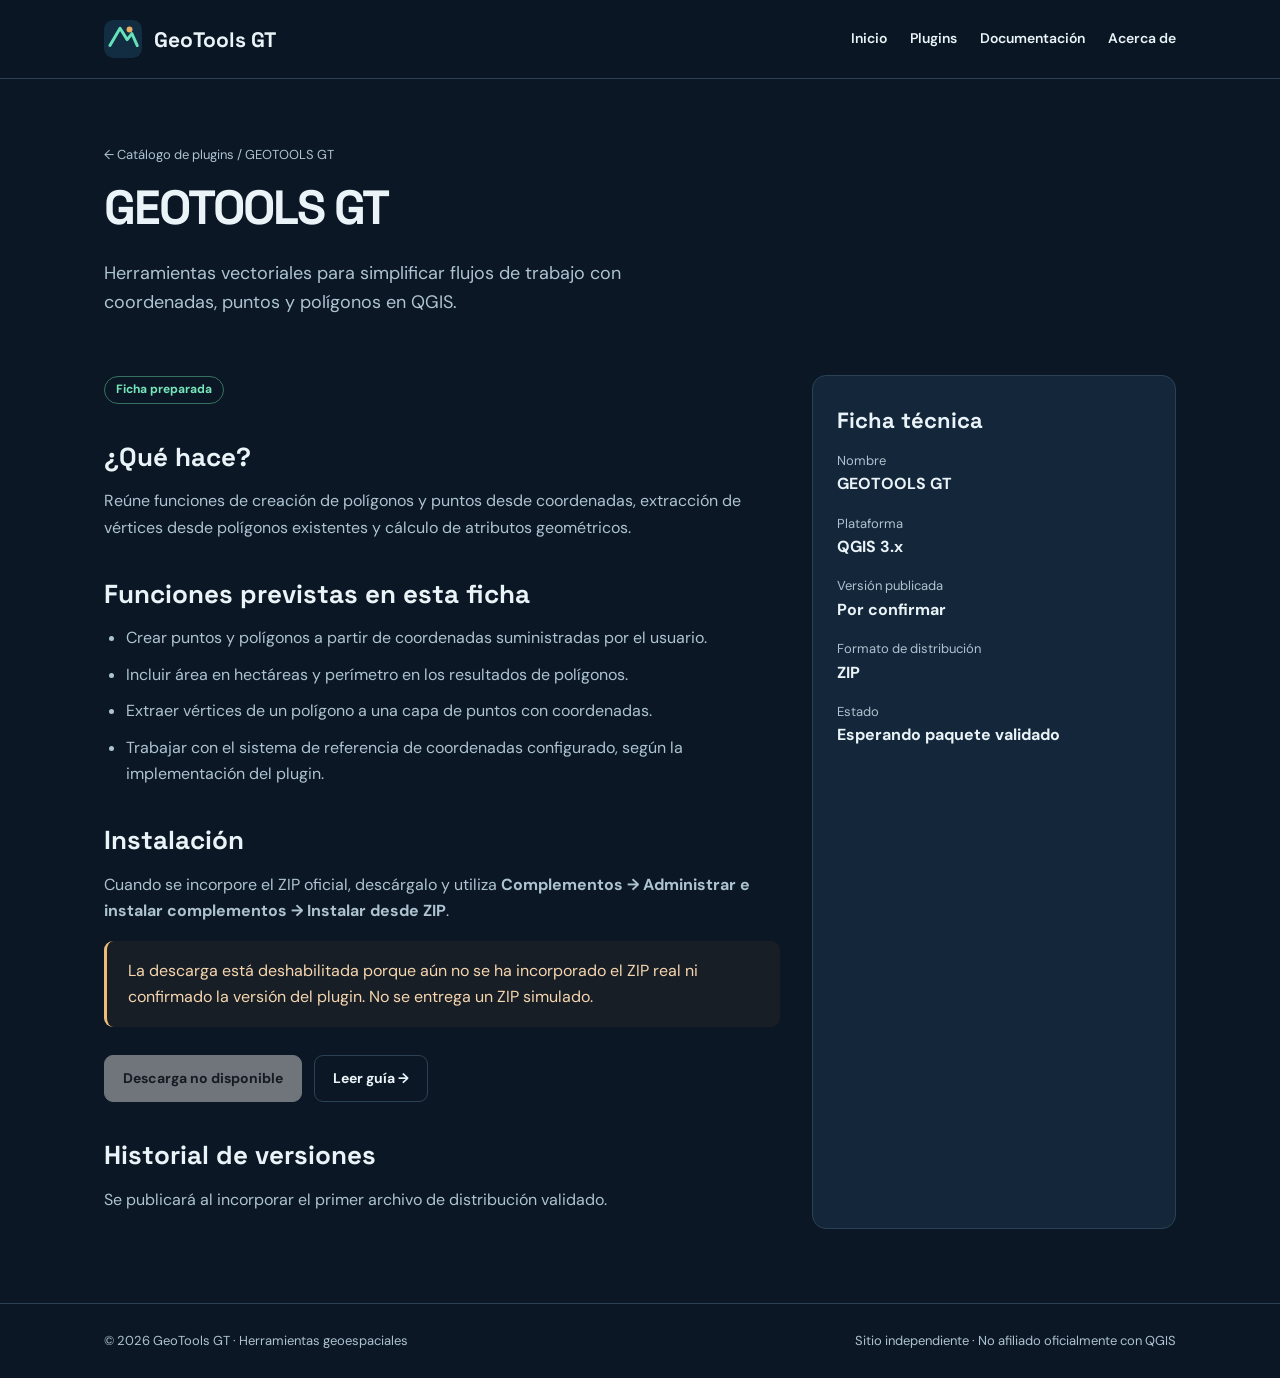
==== plugins/geotools-gt/index.html @ 4b654d42 "Add files via upload Incorporación de recursos web y plugin GeoTools GT v0.3.4" ====
<!doctype html><html lang="es"><head><meta charset="utf-8"><meta name="viewport" content="width=device-width,initial-scale=1"><meta name="description" content="GeoTools GT: catálogo y documentación de plugins SIG para QGIS."><title>GEOTOOLS GT | GeoTools GT</title><link rel="icon" href="../../assets/img/logo.svg" type="image/svg+xml"><link rel="stylesheet" href="../../assets/css/style.css"></head><body data-root="../../"><header class="header"><nav class="container nav"><a class="brand" href="../../index.html"><img src="../../assets/img/logo.svg" alt="Logo GeoTools GT">GeoTools GT</a><div class="links"><a href="../../index.html">Inicio</a><a href="../../catalogo.html">Plugins</a><a href="../../documentacion.html">Documentación</a><a href="../../acerca.html">Acerca de</a></div></nav></header><main><section class="pagehead"><div class="container"><div class="breadcrumb"><a href="../../catalogo.html">← Catálogo de plugins</a> / GEOTOOLS GT</div><h1>GEOTOOLS GT</h1><p class="lead">Herramientas vectoriales para simplificar flujos de trabajo con coordenadas, puntos y polígonos en QGIS.</p></div></section><section class="section" style="padding-top:15px"><div class="container pluginhero"><div class="doc"><span class="tag">Ficha preparada</span><h2>¿Qué hace?</h2><p>Reúne funciones de creación de polígonos y puntos desde coordenadas, extracción de vértices desde polígonos existentes y cálculo de atributos geométricos.</p><h2>Funciones previstas en esta ficha</h2><ul class="list-clean"><li>Crear puntos y polígonos a partir de coordenadas suministradas por el usuario.</li><li>Incluir área en hectáreas y perímetro en los resultados de polígonos.</li><li>Extraer vértices de un polígono a una capa de puntos con coordenadas.</li><li>Trabajar con el sistema de referencia de coordenadas configurado, según la implementación del plugin.</li></ul><h2>Instalación</h2><p>Cuando se incorpore el ZIP oficial, descárgalo y utiliza <strong>Complementos → Administrar e instalar complementos → Instalar desde ZIP</strong>.</p><div class="notice">La descarga está deshabilitada porque aún no se ha incorporado el ZIP real ni confirmado la versión del plugin. No se entrega un ZIP simulado.</div><div class="actions"><a class="btn disabled" aria-disabled="true" tabindex="-1">Descarga no disponible</a><a class="btn secondary" href="../../documentacion.html">Leer guía →</a></div><h2>Historial de versiones</h2><p>Se publicará al incorporar el primer archivo de distribución validado.</p></div><aside class="panel"><h3>Ficha técnica</h3><dl><dt>Nombre</dt><dd>GEOTOOLS GT</dd><dt>Plataforma</dt><dd>QGIS 3.x</dd><dt>Versión publicada</dt><dd>Por confirmar</dd><dt>Formato de distribución</dt><dd>ZIP</dd><dt>Estado</dt><dd>Esperando paquete validado</dd></dl></aside></div></section></main><footer class="footer"><div class="container"><span>© 2026 GeoTools GT · Herramientas geoespaciales</span><span>Sitio independiente · No afiliado oficialmente con QGIS</span></div></footer><script src="../../assets/js/site.js" defer></script></body></html>
---- assets/css/style.css ----
@import url('https://fonts.googleapis.com/css2?family=DM+Sans:wght@400;500;600;700&family=Space+Grotesk:wght@500;600;700&display=swap');
:root{color-scheme:dark;--bg:#0b1725;--panel:#13263a;--stroke:#2b4256;--text:#eaf3f7;--muted:#aec3d0;--mint:#76e6bb;--amber:#efbc78}*{box-sizing:border-box}html{scroll-behavior:smooth}body{margin:0;background:var(--bg);color:var(--text);font:16px/1.65 'DM Sans',Arial,sans-serif}a{color:inherit;text-decoration:none}a:hover{color:var(--mint)}button,input{font:inherit}.container{max-width:1120px;margin:auto;padding:0 24px}.header{border-bottom:1px solid var(--stroke);background:#0b1725ed;position:sticky;top:0;z-index:5;backdrop-filter:blur(12px)}.nav{display:flex;align-items:center;justify-content:space-between;gap:25px;min-height:78px}.brand{display:flex;align-items:center;gap:12px;font:700 21px 'Space Grotesk',sans-serif}.brand img{width:38px}.links{display:flex;align-items:center;gap:23px;flex-wrap:wrap}.links a{font-size:14px;font-weight:600}.pill,.btn{display:inline-flex;align-items:center;justify-content:center;gap:9px;border-radius:9px;padding:11px 18px;font-weight:700;font-size:14px}.btn{border:1px solid var(--mint);background:var(--mint);color:#09252a;cursor:pointer}.btn:hover{background:#a1f2d3;color:#09252a}.btn.secondary{background:transparent;color:var(--text);border-color:var(--stroke)}.btn.secondary:hover{border-color:var(--mint);color:var(--mint)}.btn.disabled{pointer-events:none;opacity:.52;filter:grayscale(1)}.eyebrow{text-transform:uppercase;font-size:12px;color:var(--mint);letter-spacing:2px;font-weight:700}.hero{padding:96px 0 80px;background:radial-gradient(ellipse at 85% 25%,#1a4d55 0,transparent 48%)}.hero-grid{display:grid;grid-template-columns:1.25fr 1fr;gap:50px;align-items:center}h1,h2,h3{font-family:'Space Grotesk',Arial,sans-serif;line-height:1.17}h1{font-size:clamp(40px,5.5vw,70px);letter-spacing:-2px;margin:15px 0 22px}h2{font-size:35px;margin:8px 0 13px}h3{margin:8px 0;font-size:22px}.lead{font-size:18px;color:var(--muted);max-width:610px}.actions{display:flex;gap:12px;flex-wrap:wrap;margin-top:28px}.visual{border:1px solid #456776;background:linear-gradient(160deg,#18414b,#102438 75%);border-radius:24px;padding:22px;box-shadow:0 32px 80px #0006}.visual-inner{min-height:280px;background:repeating-linear-gradient(0deg,transparent 0 29px,#ffffff0b 30px),repeating-linear-gradient(90deg,transparent 0 29px,#ffffff0b 30px);display:grid;place-items:center;border-radius:12px}.visual svg{width:85%;max-height:260px}.section{padding:74px 0}.section.alt{background:#0f2030}.muted{color:var(--muted)}.section-heading{display:flex;justify-content:space-between;align-items:end;gap:20px;margin-bottom:30px}.grid{display:grid;grid-template-columns:repeat(3,minmax(0,1fr));gap:20px}.card{background:var(--panel);border:1px solid var(--stroke);padding:26px;border-radius:16px;display:flex;flex-direction:column;gap:10px}.card p{color:var(--muted);margin:0 0 14px}.card .btn{margin-top:auto;align-self:flex-start}.tag{display:inline-block;border:1px solid #37715f;border-radius:99px;padding:3px 11px;color:var(--mint);font-size:12px;font-weight:700}.tag.soon{border-color:#765f43;color:var(--amber)}.symbol{width:53px;height:53px;border:1px solid #37715f;background:#16413f;border-radius:13px;display:grid;place-items:center;font-size:28px}.features{display:grid;grid-template-columns:repeat(3,1fr);gap:25px}.feature{padding:18px;border-left:2px solid var(--mint)}.feature strong{display:block;margin-bottom:8px}.feature p{margin:0;color:var(--muted)}.footer{border-top:1px solid var(--stroke);padding:26px 0;color:var(--muted);font-size:13px}.footer .container{display:flex;justify-content:space-between;gap:12px;flex-wrap:wrap}.pagehead{padding:65px 0 24px}.pagehead h1{font-size:48px}.toolbar{display:flex;gap:12px;flex-wrap:wrap;margin:23px 0}.search{width:100%;max-width:430px;padding:12px 16px;background:var(--panel);border:1px solid var(--stroke);border-radius:10px;color:white}.doc{max-width:850px}.doc h2{font-size:26px;margin-top:38px}.doc p,.doc li{color:var(--muted)}.doc code,.doc pre{background:#1a3546;border-radius:5px;padding:3px 6px;color:var(--mint)}.doc pre{padding:18px;overflow:auto}.notice{padding:17px 21px;border-left:3px solid var(--amber);background:#372e294d;border-radius:9px;color:#f6d6ae}.list-clean{padding-left:22px}.list-clean li{margin-bottom:10px}.breadcrumb{font-size:13px;color:var(--muted)}.pluginhero{display:grid;grid-template-columns:1.3fr .7fr;gap:32px}.panel{background:var(--panel);border:1px solid var(--stroke);border-radius:14px;padding:24px}.panel dt{color:var(--muted);font-size:13px}.panel dd{margin:0 0 15px;font-weight:700}.mini{font-size:13px;color:var(--muted)}@media(max-width:760px){.nav{align-items:flex-start;padding:16px 0;flex-direction:column}.links{gap:14px}.hero{padding:62px 0}.hero-grid,.pluginhero{grid-template-columns:1fr}.visual{display:none}.grid,.features{grid-template-columns:1fr}.section{padding:50px 0}.section-heading{display:block}h1{letter-spacing:-1px}.pagehead h1{font-size:38px}}
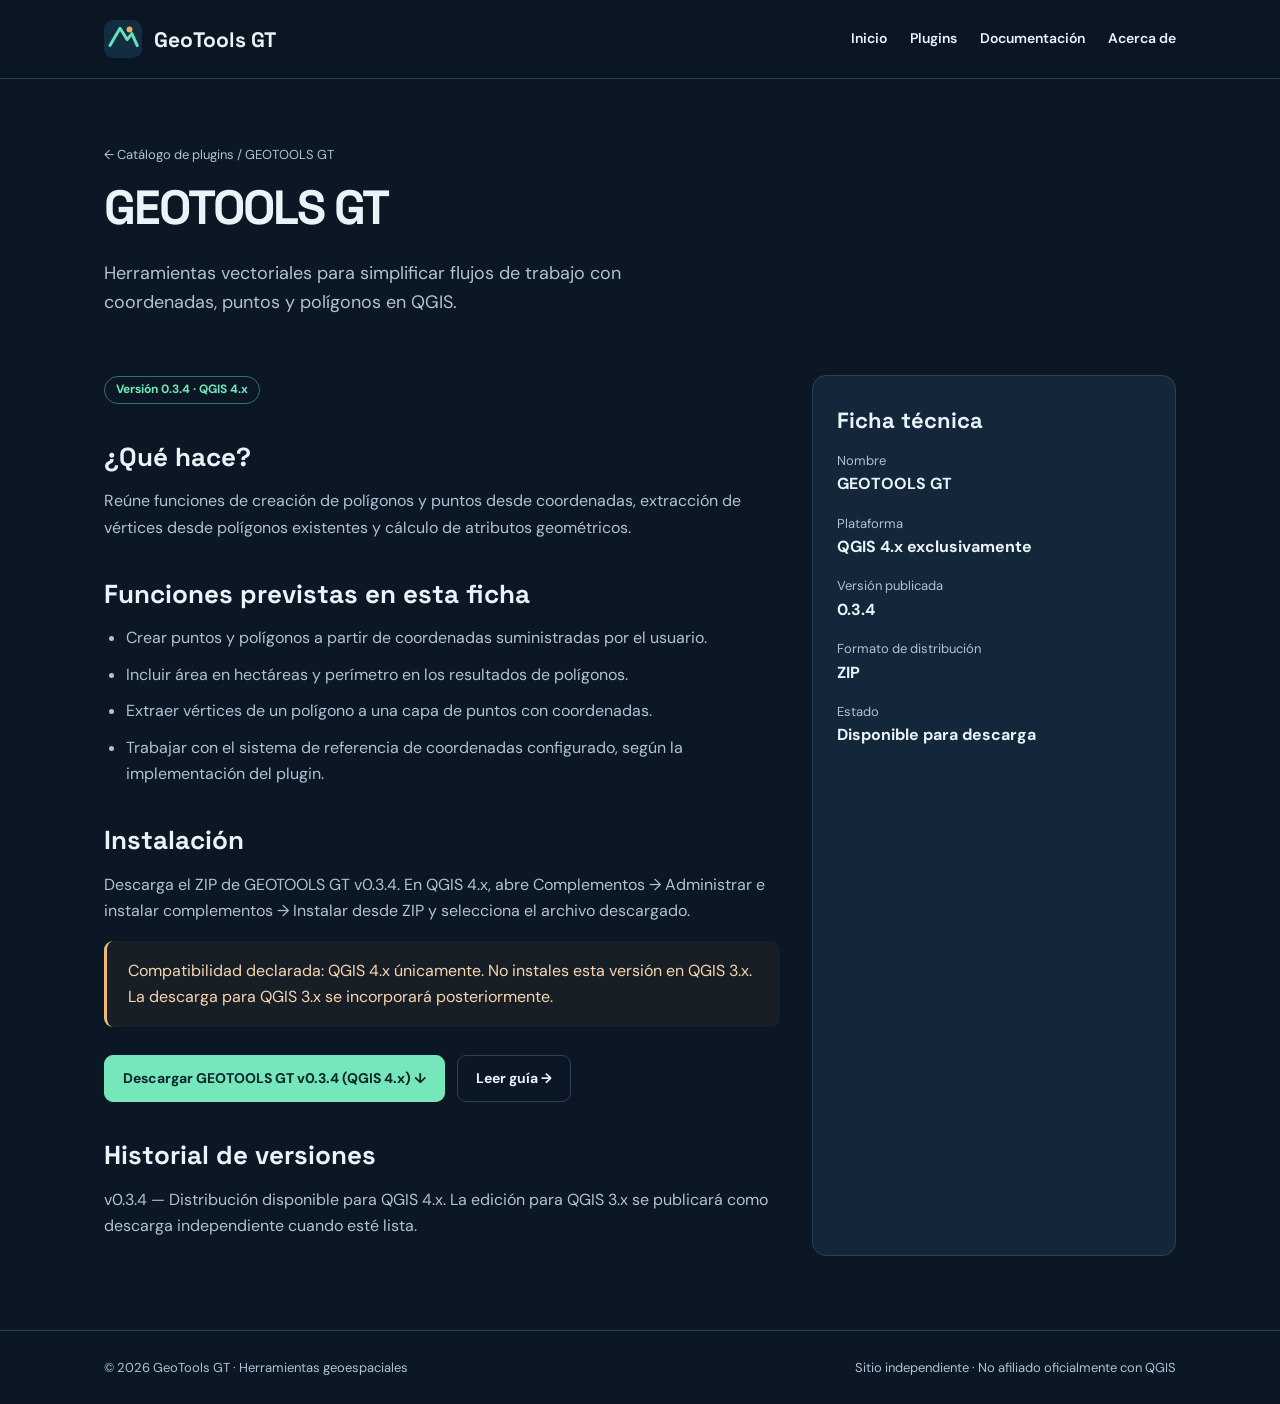
==== commit fb99839e: "Add files via upload Actualización GeoTools GT v0.3.4 para QGIS 4.x" ====
--- a/plugins/geotools-gt/index.html
+++ b/plugins/geotools-gt/index.html
@@ -1 +1,2 @@
-<!doctype html><html lang="es"><head><meta charset="utf-8"><meta name="viewport" content="width=device-width,initial-scale=1"><meta name="description" content="GeoTools GT: catálogo y documentación de plugins SIG para QGIS."><title>GEOTOOLS GT | GeoTools GT</title><link rel="icon" href="../../assets/img/logo.svg" type="image/svg+xml"><link rel="stylesheet" href="../../assets/css/style.css"></head><body data-root="../../"><header class="header"><nav class="container nav"><a class="brand" href="../../index.html"><img src="../../assets/img/logo.svg" alt="Logo GeoTools GT">GeoTools GT</a><div class="links"><a href="../../index.html">Inicio</a><a href="../../catalogo.html">Plugins</a><a href="../../documentacion.html">Documentación</a><a href="../../acerca.html">Acerca de</a></div></nav></header><main><section class="pagehead"><div class="container"><div class="breadcrumb"><a href="../../catalogo.html">← Catálogo de plugins</a> / GEOTOOLS GT</div><h1>GEOTOOLS GT</h1><p class="lead">Herramientas vectoriales para simplificar flujos de trabajo con coordenadas, puntos y polígonos en QGIS.</p></div></section><section class="section" style="padding-top:15px"><div class="container pluginhero"><div class="doc"><span class="tag">Ficha preparada</span><h2>¿Qué hace?</h2><p>Reúne funciones de creación de polígonos y puntos desde coordenadas, extracción de vértices desde polígonos existentes y cálculo de atributos geométricos.</p><h2>Funciones previstas en esta ficha</h2><ul class="list-clean"><li>Crear puntos y polígonos a partir de coordenadas suministradas por el usuario.</li><li>Incluir área en hectáreas y perímetro en los resultados de polígonos.</li><li>Extraer vértices de un polígono a una capa de puntos con coordenadas.</li><li>Trabajar con el sistema de referencia de coordenadas configurado, según la implementación del plugin.</li></ul><h2>Instalación</h2><p>Cuando se incorpore el ZIP oficial, descárgalo y utiliza <strong>Complementos → Administrar e instalar complementos → Instalar desde ZIP</strong>.</p><div class="notice">La descarga está deshabilitada porque aún no se ha incorporado el ZIP real ni confirmado la versión del plugin. No se entrega un ZIP simulado.</div><div class="actions"><a class="btn disabled" aria-disabled="true" tabindex="-1">Descarga no disponible</a><a class="btn secondary" href="../../documentacion.html">Leer guía →</a></div><h2>Historial de versiones</h2><p>Se publicará al incorporar el primer archivo de distribución validado.</p></div><aside class="panel"><h3>Ficha técnica</h3><dl><dt>Nombre</dt><dd>GEOTOOLS GT</dd><dt>Plataforma</dt><dd>QGIS 3.x</dd><dt>Versión publicada</dt><dd>Por confirmar</dd><dt>Formato de distribución</dt><dd>ZIP</dd><dt>Estado</dt><dd>Esperando paquete validado</dd></dl></aside></div></section></main><footer class="footer"><div class="container"><span>© 2026 GeoTools GT · Herramientas geoespaciales</span><span>Sitio independiente · No afiliado oficialmente con QGIS</span></div></footer><script src="../../assets/js/site.js" defer></script></body></html>+<!DOCTYPE html>
+<html lang="es"><head><meta charset="utf-8"/><meta content="width=device-width,initial-scale=1" name="viewport"/><meta content="GeoTools GT: catálogo y documentación de plugins SIG para QGIS." name="description"/><title>GEOTOOLS GT | GeoTools GT</title><link href="../../assets/img/logo.svg" rel="icon" type="image/svg+xml"/><link href="../../assets/css/style.css" rel="stylesheet"/></head><body data-root="../../"><header class="header"><nav class="container nav"><a class="brand" href="../../index.html"><img alt="Logo GeoTools GT" src="../../assets/img/logo.svg"/>GeoTools GT</a><div class="links"><a href="../../index.html">Inicio</a><a href="../../catalogo.html">Plugins</a><a href="../../documentacion.html">Documentación</a><a href="../../acerca.html">Acerca de</a></div></nav></header><main><section class="pagehead"><div class="container"><div class="breadcrumb"><a href="../../catalogo.html">← Catálogo de plugins</a> / GEOTOOLS GT</div><h1>GEOTOOLS GT</h1><p class="lead">Herramientas vectoriales para simplificar flujos de trabajo con coordenadas, puntos y polígonos en QGIS.</p></div></section><section class="section" style="padding-top:15px"><div class="container pluginhero"><div class="doc"><span class="tag">Versión 0.3.4 · QGIS 4.x</span><h2>¿Qué hace?</h2><p>Reúne funciones de creación de polígonos y puntos desde coordenadas, extracción de vértices desde polígonos existentes y cálculo de atributos geométricos.</p><h2>Funciones previstas en esta ficha</h2><ul class="list-clean"><li>Crear puntos y polígonos a partir de coordenadas suministradas por el usuario.</li><li>Incluir área en hectáreas y perímetro en los resultados de polígonos.</li><li>Extraer vértices de un polígono a una capa de puntos con coordenadas.</li><li>Trabajar con el sistema de referencia de coordenadas configurado, según la implementación del plugin.</li></ul><h2>Instalación</h2><p>Descarga el ZIP de GEOTOOLS GT v0.3.4. En QGIS 4.x, abre Complementos → Administrar e instalar complementos → Instalar desde ZIP y selecciona el archivo descargado.</p><div class="notice">Compatibilidad declarada: QGIS 4.x únicamente. No instales esta versión en QGIS 3.x. La descarga para QGIS 3.x se incorporará posteriormente.</div><div class="actions"><a class="btn" download="GeoTools_GT_v0_3_4_QGIS4.zip" href="../../downloads/GeoTools_GT_v0_3_4_QGIS4.zip">Descargar GEOTOOLS GT v0.3.4 (QGIS 4.x) ↓</a><a class="btn secondary" href="../../documentacion.html">Leer guía →</a></div><h2>Historial de versiones</h2><p>v0.3.4 — Distribución disponible para QGIS 4.x. La edición para QGIS 3.x se publicará como descarga independiente cuando esté lista.</p></div><aside class="panel"><h3>Ficha técnica</h3><dl><dt>Nombre</dt><dd>GEOTOOLS GT</dd><dt>Plataforma</dt><dd>QGIS 4.x exclusivamente</dd><dt>Versión publicada</dt><dd>0.3.4</dd><dt>Formato de distribución</dt><dd>ZIP</dd><dt>Estado</dt><dd>Disponible para descarga</dd></dl></aside></div></section></main><footer class="footer"><div class="container"><span>© 2026 GeoTools GT · Herramientas geoespaciales</span><span>Sitio independiente · No afiliado oficialmente con QGIS</span></div></footer><script defer="" src="../../assets/js/site.js"></script></body></html>
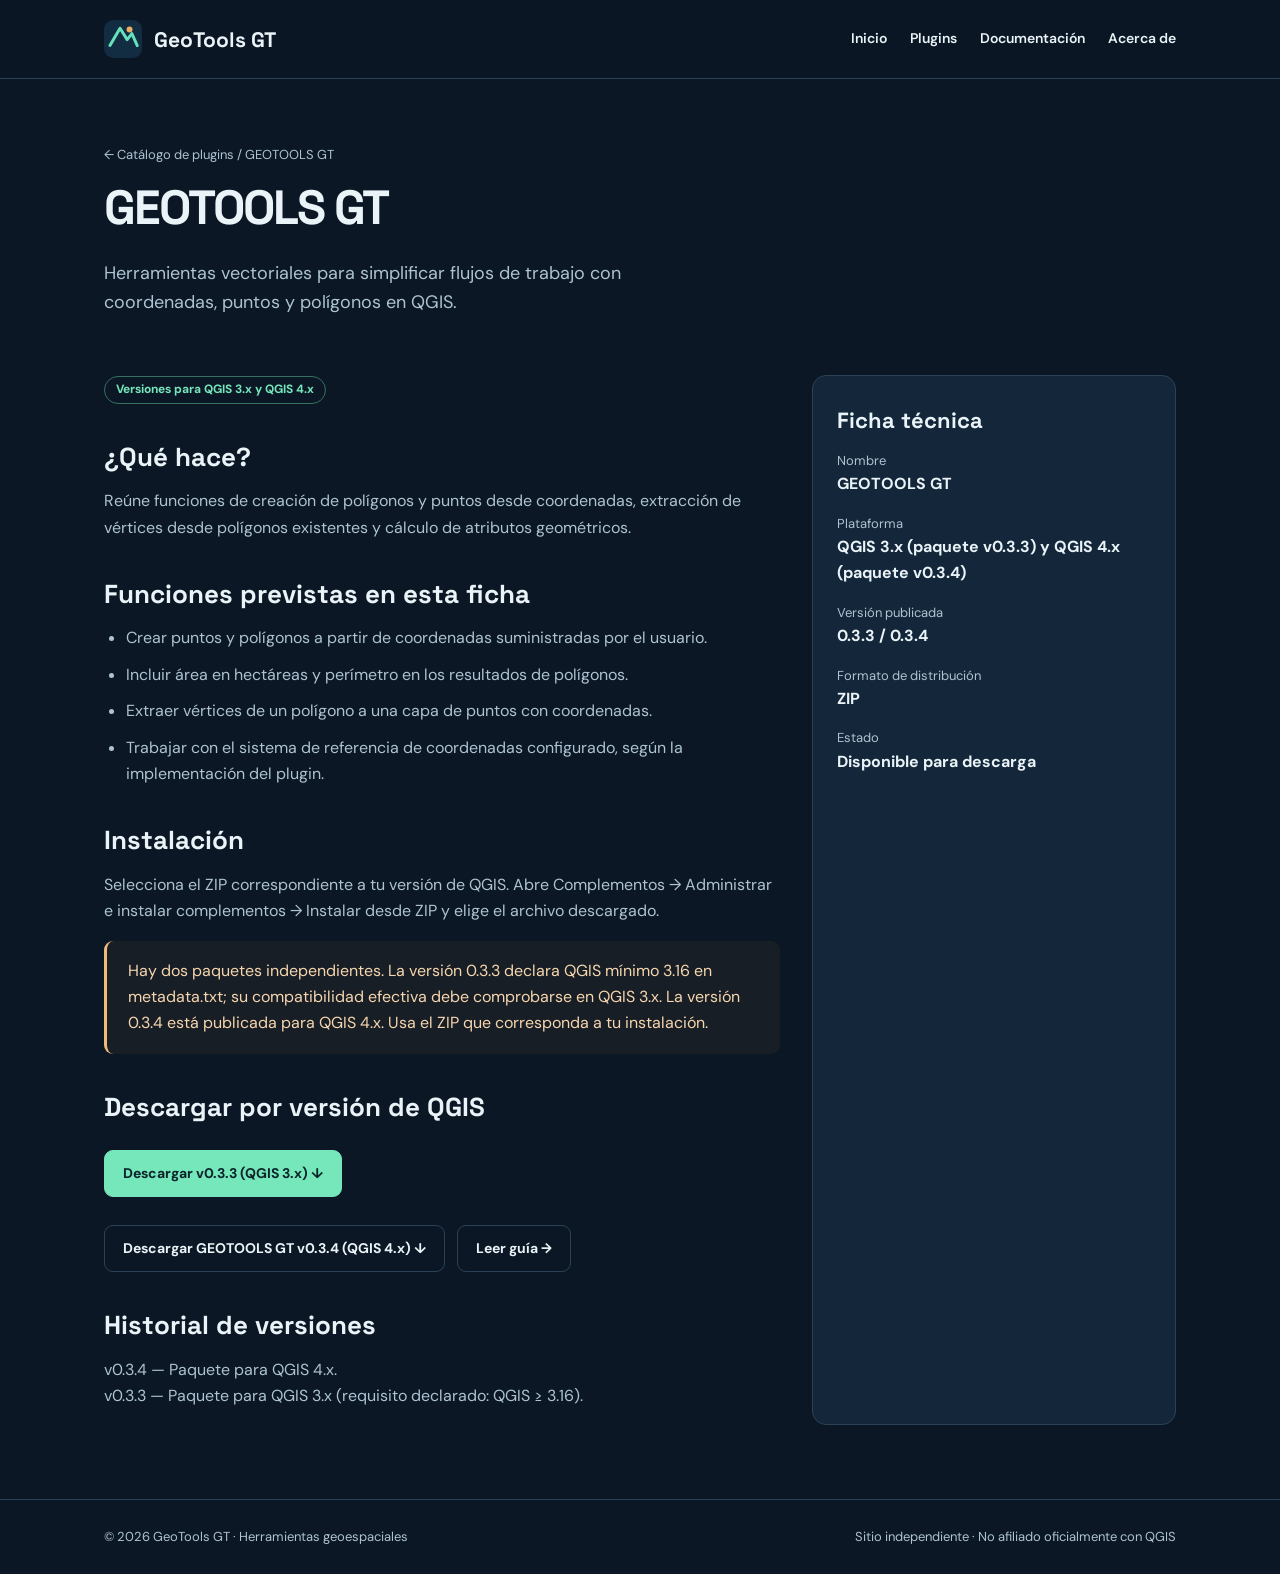
==== commit e78c745b: "Add files via upload Publicación de GEOTOOLS GT v0.3.3 para QGIS 3.x." ====
--- a/plugins/geotools-gt/index.html
+++ b/plugins/geotools-gt/index.html
@@ -1,2 +1,2 @@
 <!DOCTYPE html>
-<html lang="es"><head><meta charset="utf-8"/><meta content="width=device-width,initial-scale=1" name="viewport"/><meta content="GeoTools GT: catálogo y documentación de plugins SIG para QGIS." name="description"/><title>GEOTOOLS GT | GeoTools GT</title><link href="../../assets/img/logo.svg" rel="icon" type="image/svg+xml"/><link href="../../assets/css/style.css" rel="stylesheet"/></head><body data-root="../../"><header class="header"><nav class="container nav"><a class="brand" href="../../index.html"><img alt="Logo GeoTools GT" src="../../assets/img/logo.svg"/>GeoTools GT</a><div class="links"><a href="../../index.html">Inicio</a><a href="../../catalogo.html">Plugins</a><a href="../../documentacion.html">Documentación</a><a href="../../acerca.html">Acerca de</a></div></nav></header><main><section class="pagehead"><div class="container"><div class="breadcrumb"><a href="../../catalogo.html">← Catálogo de plugins</a> / GEOTOOLS GT</div><h1>GEOTOOLS GT</h1><p class="lead">Herramientas vectoriales para simplificar flujos de trabajo con coordenadas, puntos y polígonos en QGIS.</p></div></section><section class="section" style="padding-top:15px"><div class="container pluginhero"><div class="doc"><span class="tag">Versión 0.3.4 · QGIS 4.x</span><h2>¿Qué hace?</h2><p>Reúne funciones de creación de polígonos y puntos desde coordenadas, extracción de vértices desde polígonos existentes y cálculo de atributos geométricos.</p><h2>Funciones previstas en esta ficha</h2><ul class="list-clean"><li>Crear puntos y polígonos a partir de coordenadas suministradas por el usuario.</li><li>Incluir área en hectáreas y perímetro en los resultados de polígonos.</li><li>Extraer vértices de un polígono a una capa de puntos con coordenadas.</li><li>Trabajar con el sistema de referencia de coordenadas configurado, según la implementación del plugin.</li></ul><h2>Instalación</h2><p>Descarga el ZIP de GEOTOOLS GT v0.3.4. En QGIS 4.x, abre Complementos → Administrar e instalar complementos → Instalar desde ZIP y selecciona el archivo descargado.</p><div class="notice">Compatibilidad declarada: QGIS 4.x únicamente. No instales esta versión en QGIS 3.x. La descarga para QGIS 3.x se incorporará posteriormente.</div><div class="actions"><a class="btn" download="GeoTools_GT_v0_3_4_QGIS4.zip" href="../../downloads/GeoTools_GT_v0_3_4_QGIS4.zip">Descargar GEOTOOLS GT v0.3.4 (QGIS 4.x) ↓</a><a class="btn secondary" href="../../documentacion.html">Leer guía →</a></div><h2>Historial de versiones</h2><p>v0.3.4 — Distribución disponible para QGIS 4.x. La edición para QGIS 3.x se publicará como descarga independiente cuando esté lista.</p></div><aside class="panel"><h3>Ficha técnica</h3><dl><dt>Nombre</dt><dd>GEOTOOLS GT</dd><dt>Plataforma</dt><dd>QGIS 4.x exclusivamente</dd><dt>Versión publicada</dt><dd>0.3.4</dd><dt>Formato de distribución</dt><dd>ZIP</dd><dt>Estado</dt><dd>Disponible para descarga</dd></dl></aside></div></section></main><footer class="footer"><div class="container"><span>© 2026 GeoTools GT · Herramientas geoespaciales</span><span>Sitio independiente · No afiliado oficialmente con QGIS</span></div></footer><script defer="" src="../../assets/js/site.js"></script></body></html>+<html lang="es"><head><meta charset="utf-8"/><meta content="width=device-width,initial-scale=1" name="viewport"/><meta content="GeoTools GT: catálogo y documentación de plugins SIG para QGIS." name="description"/><title>GEOTOOLS GT | GeoTools GT</title><link href="../../assets/img/logo.svg" rel="icon" type="image/svg+xml"/><link href="../../assets/css/style.css" rel="stylesheet"/></head><body data-root="../../"><header class="header"><nav class="container nav"><a class="brand" href="../../index.html"><img alt="Logo GeoTools GT" src="../../assets/img/logo.svg"/>GeoTools GT</a><div class="links"><a href="../../index.html">Inicio</a><a href="../../catalogo.html">Plugins</a><a href="../../documentacion.html">Documentación</a><a href="../../acerca.html">Acerca de</a></div></nav></header><main><section class="pagehead"><div class="container"><div class="breadcrumb"><a href="../../catalogo.html">← Catálogo de plugins</a> / GEOTOOLS GT</div><h1>GEOTOOLS GT</h1><p class="lead">Herramientas vectoriales para simplificar flujos de trabajo con coordenadas, puntos y polígonos en QGIS.</p></div></section><section class="section" style="padding-top:15px"><div class="container pluginhero"><div class="doc"><span class="tag">Versiones para QGIS 3.x y QGIS 4.x</span><h2>¿Qué hace?</h2><p>Reúne funciones de creación de polígonos y puntos desde coordenadas, extracción de vértices desde polígonos existentes y cálculo de atributos geométricos.</p><h2>Funciones previstas en esta ficha</h2><ul class="list-clean"><li>Crear puntos y polígonos a partir de coordenadas suministradas por el usuario.</li><li>Incluir área en hectáreas y perímetro en los resultados de polígonos.</li><li>Extraer vértices de un polígono a una capa de puntos con coordenadas.</li><li>Trabajar con el sistema de referencia de coordenadas configurado, según la implementación del plugin.</li></ul><h2>Instalación</h2><p>Selecciona el ZIP correspondiente a tu versión de QGIS. Abre Complementos → Administrar e instalar complementos → Instalar desde ZIP y elige el archivo descargado.</p><div class="notice">Hay dos paquetes independientes. La versión 0.3.3 declara QGIS mínimo 3.16 en metadata.txt; su compatibilidad efectiva debe comprobarse en QGIS 3.x. La versión 0.3.4 está publicada para QGIS 4.x. Usa el ZIP que corresponda a tu instalación.</div><h2>Descargar por versión de QGIS</h2><div class="actions"><a class="btn" href="../../downloads/GeoTools_GT_v0_3_3_QGIS3.zip" download="GeoTools_GT_v0_3_3_QGIS3.zip">Descargar v0.3.3 (QGIS 3.x) ↓</a></div><div class="actions"><a class="btn secondary" download="GeoTools_GT_v0_3_4_QGIS4.zip" href="../../downloads/GeoTools_GT_v0_3_4_QGIS4.zip">Descargar GEOTOOLS GT v0.3.4 (QGIS 4.x) ↓</a><a class="btn secondary" href="../../documentacion.html">Leer guía →</a></div><h2>Historial de versiones</h2><p>v0.3.4 — Paquete para QGIS 4.x. <br>v0.3.3 — Paquete para QGIS 3.x (requisito declarado: QGIS ≥ 3.16).</p></div><aside class="panel"><h3>Ficha técnica</h3><dl><dt>Nombre</dt><dd>GEOTOOLS GT</dd><dt>Plataforma</dt><dd>QGIS 3.x (paquete v0.3.3) y QGIS 4.x (paquete v0.3.4)</dd><dt>Versión publicada</dt><dd>0.3.3 / 0.3.4</dd><dt>Formato de distribución</dt><dd>ZIP</dd><dt>Estado</dt><dd>Disponible para descarga</dd></dl></aside></div></section></main><footer class="footer"><div class="container"><span>© 2026 GeoTools GT · Herramientas geoespaciales</span><span>Sitio independiente · No afiliado oficialmente con QGIS</span></div></footer><script defer="" src="../../assets/js/site.js"></script></body></html>
